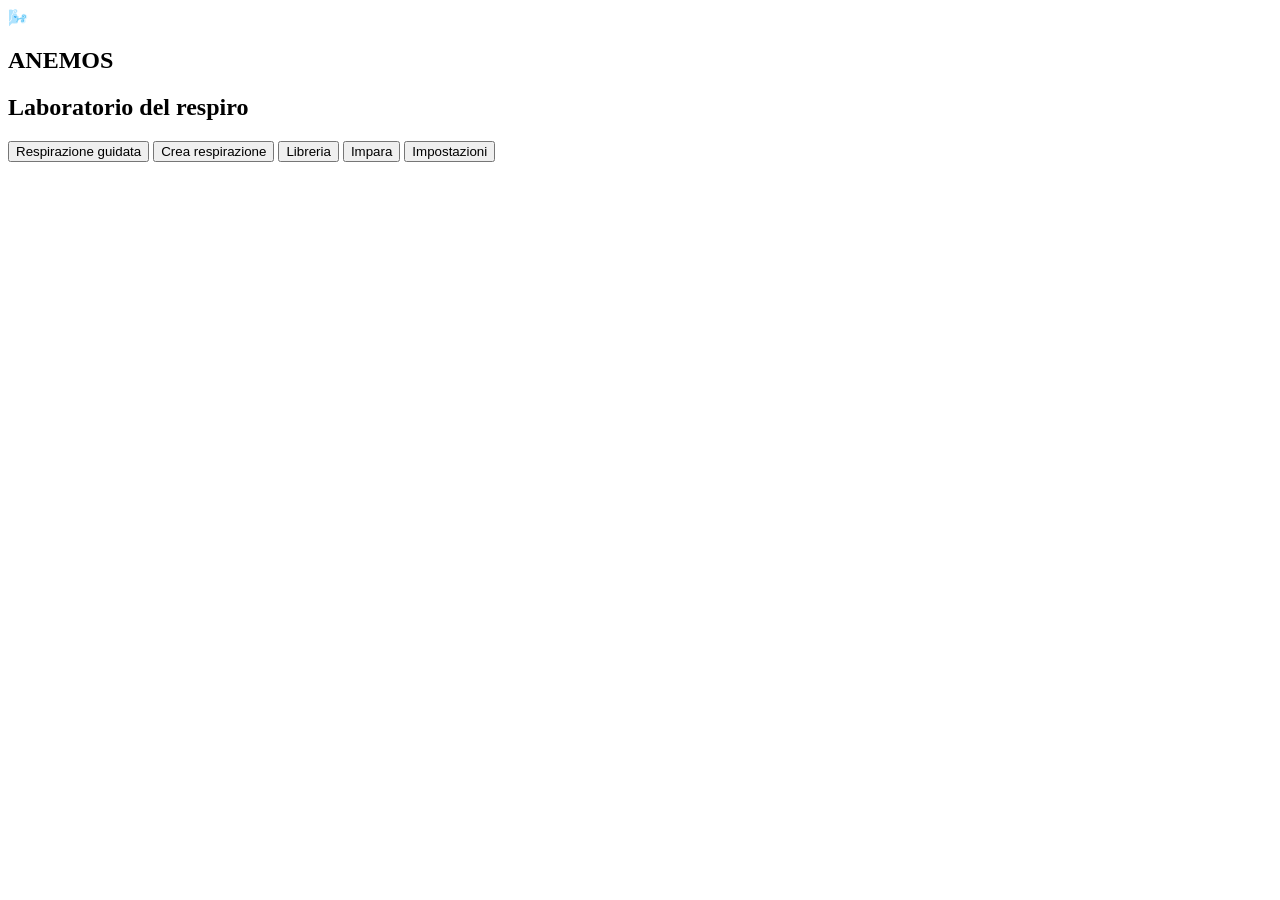
==== ANEMOS_3/index.html @ 33a9adf2 "Aggiunge struttura base della Home" ====
<!DOCTYPE html>
<html lang="it">

<head>

<meta charset="UTF-8">

<meta name="viewport"
content="width=device-width, initial-scale=1.0">

<title>ANEMOS 3.0</title>

<link rel="stylesheet"
href="css/style.css">

</head>

<body>

<div id="app">

    <!-- ===================================================== -->
    <!-- HOME -->
    <!-- ===================================================== -->

    <section id="homePage"
             class="page active">

        <div class="hero">

            <div class="heroIcon">
                🌬️
            </div>

            <h1>
                ANEMOS
            </h1>

            <h2>
                Laboratorio del respiro
            </h2>

        </div>

        <div class="homeButtons">

            <button id="guidedButton"
                    class="mainButton">

                Respirazione guidata

            </button>

            <button id="builderButton"
                    class="mainButton">

                Crea respirazione

            </button>

            <button id="libraryButton"
                    class="mainButton">

                Libreria

            </button>

            <button id="learnButton"
                    class="mainButton">

                Impara

            </button>

            <button id="settingsButton"
                    class="mainButton">

                Impostazioni

            </button>

        </div>

    </section>

    <!-- ===================================================== -->
    <!-- BUILDER -->
    <!-- ===================================================== -->

    <section id="builderPage"
             class="page">

    </section>

    <!-- ===================================================== -->
    <!-- GUIDED -->
    <!-- ===================================================== -->

    <section id="guidedPage"
             class="page">

    </section>

    <!-- ===================================================== -->
    <!-- LIBRARY -->
    <!-- ===================================================== -->

    <section id="libraryPage"
             class="page">

    </section>

    <!-- ===================================================== -->
    <!-- LEARN -->
    <!-- ===================================================== -->

    <section id="learnPage"
             class="page">

    </section>

    <!-- ===================================================== -->
    <!-- SETTINGS -->
    <!-- ===================================================== -->

    <section id="settingsPage"
             class="page">

    </section>

</div>

<script type="module"
src="js/app.js"></script>

</body>

</html>
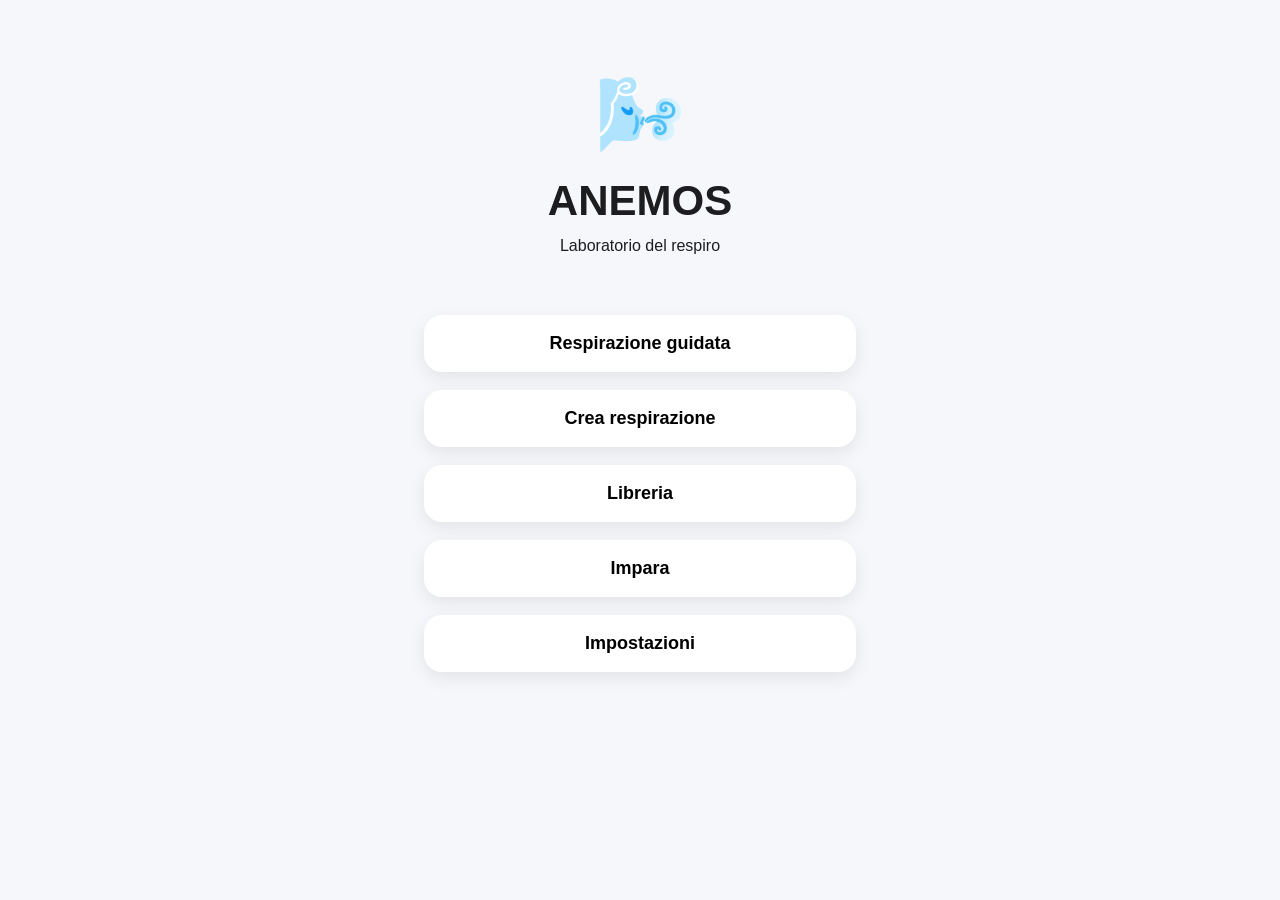
==== commit 0368584d: "Aggiunge struttura del Builder respiratorio Refactor HTML structure and improve accessibility attrib" ====
--- a/ANEMOS_3/index.html
+++ b/ANEMOS_3/index.html
@@ -2,136 +2,1159 @@
 <html lang="it">
 
 <head>
-
-<meta charset="UTF-8">
-
-<meta name="viewport"
-content="width=device-width, initial-scale=1.0">
-
-<title>ANEMOS 3.0</title>
-
-<link rel="stylesheet"
-href="css/style.css">
-
+    <meta charset="UTF-8">
+
+    <meta
+        name="viewport"
+        content="width=device-width, initial-scale=1.0"
+    >
+
+    <meta
+        name="description"
+        content="ANEMOS 3.0 – Laboratorio del respiro"
+    >
+
+    <title>ANEMOS 3.0</title>
+
+    <link
+        rel="stylesheet"
+        href="css/style.css"
+    >
 </head>
 
 <body>
 
-<div id="app">
-
-    <!-- ===================================================== -->
-    <!-- HOME -->
-    <!-- ===================================================== -->
-
-    <section id="homePage"
-             class="page active">
-
-        <div class="hero">
-
-            <div class="heroIcon">
-                🌬️
+    <main id="app">
+
+        <!-- =====================================================
+             HOME
+        ====================================================== -->
+
+        <section
+            id="homePage"
+            class="page active"
+            aria-labelledby="homeTitle"
+        >
+
+            <div class="hero">
+
+                <div
+                    class="heroIcon"
+                    aria-hidden="true"
+                >
+                    🌬️
+                </div>
+
+                <h1 id="homeTitle">
+                    ANEMOS
+                </h1>
+
+                <p class="heroSubtitle">
+                    Laboratorio del respiro
+                </p>
+
             </div>
 
-            <h1>
-                ANEMOS
-            </h1>
-
-            <h2>
-                Laboratorio del respiro
-            </h2>
-
-        </div>
-
-        <div class="homeButtons">
-
-            <button id="guidedButton"
-                    class="mainButton">
-
-                Respirazione guidata
-
-            </button>
-
-            <button id="builderButton"
-                    class="mainButton">
-
-                Crea respirazione
-
-            </button>
-
-            <button id="libraryButton"
-                    class="mainButton">
-
-                Libreria
-
-            </button>
-
-            <button id="learnButton"
-                    class="mainButton">
-
-                Impara
-
-            </button>
-
-            <button id="settingsButton"
-                    class="mainButton">
-
-                Impostazioni
-
-            </button>
-
-        </div>
-
-    </section>
-
-    <!-- ===================================================== -->
-    <!-- BUILDER -->
-    <!-- ===================================================== -->
-
-    <section id="builderPage"
-             class="page">
-
-    </section>
-
-    <!-- ===================================================== -->
-    <!-- GUIDED -->
-    <!-- ===================================================== -->
-
-    <section id="guidedPage"
-             class="page">
-
-    </section>
-
-    <!-- ===================================================== -->
-    <!-- LIBRARY -->
-    <!-- ===================================================== -->
-
-    <section id="libraryPage"
-             class="page">
-
-    </section>
-
-    <!-- ===================================================== -->
-    <!-- LEARN -->
-    <!-- ===================================================== -->
-
-    <section id="learnPage"
-             class="page">
-
-    </section>
-
-    <!-- ===================================================== -->
-    <!-- SETTINGS -->
-    <!-- ===================================================== -->
-
-    <section id="settingsPage"
-             class="page">
-
-    </section>
-
-</div>
-
-<script type="module"
-src="js/app.js"></script>
+            <nav
+                class="homeButtons"
+                aria-label="Menu principale"
+            >
+
+                <button
+                    id="guidedButton"
+                    class="mainButton"
+                    type="button"
+                >
+                    Respirazione guidata
+                </button>
+
+                <button
+                    id="builderButton"
+                    class="mainButton"
+                    type="button"
+                >
+                    Crea respirazione
+                </button>
+
+                <button
+                    id="libraryButton"
+                    class="mainButton"
+                    type="button"
+                >
+                    Libreria
+                </button>
+
+                <button
+                    id="learnButton"
+                    class="mainButton"
+                    type="button"
+                >
+                    Impara
+                </button>
+
+                <button
+                    id="settingsButton"
+                    class="mainButton"
+                    type="button"
+                >
+                    Impostazioni
+                </button>
+
+            </nav>
+
+        </section>
+
+
+        <!-- =====================================================
+             CREA RESPIRAZIONE
+        ====================================================== -->
+
+        <section
+            id="builderPage"
+            class="page"
+            aria-labelledby="builderTitle"
+        >
+
+            <header class="pageHeader">
+
+                <button
+                    class="backButton"
+                    type="button"
+                    data-go-home
+                    aria-label="Torna alla Home"
+                >
+                    ←
+                </button>
+
+                <div>
+
+                    <p class="pageEyebrow">
+                        ANEMOS 3.0
+                    </p>
+
+                    <h2 id="builderTitle">
+                        Crea respirazione
+                    </h2>
+
+                </div>
+
+            </header>
+
+
+            <form
+                id="breathBuilderForm"
+                novalidate
+            >
+
+                <!-- Nome -->
+
+                <section class="builderCard">
+
+                    <label
+                        class="fieldLabel"
+                        for="breathName"
+                    >
+                        Nome della respirazione
+                    </label>
+
+                    <input
+                        id="breathName"
+                        name="breathName"
+                        class="textInput"
+                        type="text"
+                        maxlength="80"
+                        placeholder="Es. Respiro di centratura"
+                        autocomplete="off"
+                    >
+
+                </section>
+
+
+                <!-- Organizzazione -->
+
+                <section class="builderCard">
+
+                    <div class="sectionHeading">
+
+                        <div>
+
+                            <p class="sectionNumber">
+                                1
+                            </p>
+
+                            <h3>
+                                Organizzazione
+                            </h3>
+
+                        </div>
+
+                        <p class="sectionDescription">
+                            Scegli come collaborano i tre settori respiratori.
+                        </p>
+
+                    </div>
+
+                    <div
+                        class="choiceGrid organizationChoice"
+                        role="radiogroup"
+                        aria-label="Organizzazione respiratoria"
+                    >
+
+                        <label class="choiceCard">
+
+                            <input
+                                type="radio"
+                                name="organization"
+                                value="simultaneous"
+                                checked
+                            >
+
+                            <span class="choiceCardContent">
+
+                                <strong>
+                                    Simultanea
+                                </strong>
+
+                                <small>
+                                    I settori selezionati si muovono insieme.
+                                </small>
+
+                            </span>
+
+                        </label>
+
+                        <label class="choiceCard">
+
+                            <input
+                                type="radio"
+                                name="organization"
+                                value="sequential"
+                            >
+
+                            <span class="choiceCardContent">
+
+                                <strong>
+                                    Sequenziale
+                                </strong>
+
+                                <small>
+                                    I settori sono organizzati in passaggi.
+                                </small>
+
+                            </span>
+
+                        </label>
+
+                    </div>
+
+                </section>
+
+
+                <!-- =================================================
+                     MODALITÀ SIMULTANEA
+                ================================================== -->
+
+                <div id="simultaneousEditor">
+
+                    <!-- Settori e volumi -->
+
+                    <section class="builderCard">
+
+                        <div class="sectionHeading">
+
+                            <div>
+
+                                <p class="sectionNumber">
+                                    2
+                                </p>
+
+                                <h3>
+                                    Settori e volumi
+                                </h3>
+
+                            </div>
+
+                            <p class="sectionDescription">
+                                Ogni settore può avere un volume diverso,
+                                pur muovendosi contemporaneamente agli altri.
+                            </p>
+
+                        </div>
+
+
+                        <!-- Addome -->
+
+                        <article
+                            class="sectorCard"
+                            data-sector="abdomen"
+                        >
+
+                            <div class="sectorHeader">
+
+                                <label class="sectorToggle">
+
+                                    <input
+                                        type="checkbox"
+                                        name="simultaneousSectors"
+                                        value="abdomen"
+                                        checked
+                                    >
+
+                                    <span>
+                                        Addome
+                                    </span>
+
+                                </label>
+
+                            </div>
+
+                            <fieldset class="volumeOptions">
+
+                                <legend>
+                                    Volume
+                                </legend>
+
+                                <label>
+
+                                    <input
+                                        type="radio"
+                                        name="simultaneousAbdomenVolume"
+                                        value="reduced"
+                                    >
+
+                                    <span>
+                                        Ridotto
+                                    </span>
+
+                                </label>
+
+                                <label>
+
+                                    <input
+                                        type="radio"
+                                        name="simultaneousAbdomenVolume"
+                                        value="natural"
+                                        checked
+                                    >
+
+                                    <span>
+                                        Naturale
+                                    </span>
+
+                                </label>
+
+                                <label>
+
+                                    <input
+                                        type="radio"
+                                        name="simultaneousAbdomenVolume"
+                                        value="complete"
+                                    >
+
+                                    <span>
+                                        Completo
+                                    </span>
+
+                                </label>
+
+                            </fieldset>
+
+                        </article>
+
+
+                        <!-- Torace inferiore -->
+
+                        <article
+                            class="sectorCard"
+                            data-sector="lowerChest"
+                        >
+
+                            <div class="sectorHeader">
+
+                                <label class="sectorToggle">
+
+                                    <input
+                                        type="checkbox"
+                                        name="simultaneousSectors"
+                                        value="lowerChest"
+                                        checked
+                                    >
+
+                                    <span>
+                                        Torace inferiore
+                                    </span>
+
+                                </label>
+
+                            </div>
+
+                            <fieldset class="volumeOptions">
+
+                                <legend>
+                                    Volume
+                                </legend>
+
+                                <label>
+
+                                    <input
+                                        type="radio"
+                                        name="simultaneousLowerChestVolume"
+                                        value="reduced"
+                                    >
+
+                                    <span>
+                                        Ridotto
+                                    </span>
+
+                                </label>
+
+                                <label>
+
+                                    <input
+                                        type="radio"
+                                        name="simultaneousLowerChestVolume"
+                                        value="natural"
+                                        checked
+                                    >
+
+                                    <span>
+                                        Naturale
+                                    </span>
+
+                                </label>
+
+                                <label>
+
+                                    <input
+                                        type="radio"
+                                        name="simultaneousLowerChestVolume"
+                                        value="complete"
+                                    >
+
+                                    <span>
+                                        Completo
+                                    </span>
+
+                                </label>
+
+                            </fieldset>
+
+                        </article>
+
+
+                        <!-- Torace superiore -->
+
+                        <article
+                            class="sectorCard"
+                            data-sector="upperChest"
+                        >
+
+                            <div class="sectorHeader">
+
+                                <label class="sectorToggle">
+
+                                    <input
+                                        type="checkbox"
+                                        name="simultaneousSectors"
+                                        value="upperChest"
+                                        checked
+                                    >
+
+                                    <span>
+                                        Torace superiore
+                                    </span>
+
+                                </label>
+
+                            </div>
+
+                            <fieldset class="volumeOptions">
+
+                                <legend>
+                                    Volume
+                                </legend>
+
+                                <label>
+
+                                    <input
+                                        type="radio"
+                                        name="simultaneousUpperChestVolume"
+                                        value="reduced"
+                                        checked
+                                    >
+
+                                    <span>
+                                        Ridotto
+                                    </span>
+
+                                </label>
+
+                                <label>
+
+                                    <input
+                                        type="radio"
+                                        name="simultaneousUpperChestVolume"
+                                        value="natural"
+                                    >
+
+                                    <span>
+                                        Naturale
+                                    </span>
+
+                                </label>
+
+                                <label>
+
+                                    <input
+                                        type="radio"
+                                        name="simultaneousUpperChestVolume"
+                                        value="complete"
+                                    >
+
+                                    <span>
+                                        Completo
+                                    </span>
+
+                                </label>
+
+                            </fieldset>
+
+                        </article>
+
+                    </section>
+
+
+                    <!-- Parametri comuni IN ed ES -->
+
+                    <section class="builderCard">
+
+                        <div class="sectionHeading">
+
+                            <div>
+
+                                <p class="sectionNumber">
+                                    3
+                                </p>
+
+                                <h3>
+                                    Parametri comuni
+                                </h3>
+
+                            </div>
+
+                            <p class="sectionDescription">
+                                Percorso e tempo sono condivisi dai settori,
+                                ma possono essere differenti tra IN ed ES.
+                            </p>
+
+                        </div>
+
+
+                        <div class="phaseGrid">
+
+                            <!-- IN -->
+
+                            <article class="phaseCard phaseIn">
+
+                                <header class="phaseHeader">
+
+                                    <span class="phaseSymbol">
+                                        IN
+                                    </span>
+
+                                    <h4>
+                                        Inspirazione
+                                    </h4>
+
+                                </header>
+
+                                <label
+                                    class="fieldLabel"
+                                    for="simultaneousInPath"
+                                >
+                                    Percorso
+                                </label>
+
+                                <select
+                                    id="simultaneousInPath"
+                                    name="simultaneousInPath"
+                                    class="selectInput"
+                                >
+
+                                    <option value="nose">
+                                        Naso
+                                    </option>
+
+                                    <option value="mouth">
+                                        Bocca
+                                    </option>
+
+                                    <option value="noseMouth">
+                                        Naso e bocca
+                                    </option>
+
+                                </select>
+
+                                <label
+                                    class="fieldLabel"
+                                    for="simultaneousInTime"
+                                >
+                                    Tempo
+                                </label>
+
+                                <div class="timeControl">
+
+                                    <button
+                                        type="button"
+                                        class="stepButton"
+                                        data-time-target="simultaneousInTime"
+                                        data-step="-0.5"
+                                        aria-label="Riduci tempo inspiratorio"
+                                    >
+                                        −
+                                    </button>
+
+                                    <input
+                                        id="simultaneousInTime"
+                                        name="simultaneousInTime"
+                                        class="timeInput"
+                                        type="number"
+                                        min="0.5"
+                                        max="60"
+                                        step="0.5"
+                                        value="4"
+                                        inputmode="decimal"
+                                    >
+
+                                    <span class="timeUnit">
+                                        s
+                                    </span>
+
+                                    <button
+                                        type="button"
+                                        class="stepButton"
+                                        data-time-target="simultaneousInTime"
+                                        data-step="0.5"
+                                        aria-label="Aumenta tempo inspiratorio"
+                                    >
+                                        +
+                                    </button>
+
+                                </div>
+
+                            </article>
+
+
+                            <!-- ES -->
+
+                            <article class="phaseCard phaseOut">
+
+                                <header class="phaseHeader">
+
+                                    <span class="phaseSymbol">
+                                        ES
+                                    </span>
+
+                                    <h4>
+                                        Espirazione
+                                    </h4>
+
+                                </header>
+
+                                <label
+                                    class="fieldLabel"
+                                    for="simultaneousOutPath"
+                                >
+                                    Percorso
+                                </label>
+
+                                <select
+                                    id="simultaneousOutPath"
+                                    name="simultaneousOutPath"
+                                    class="selectInput"
+                                >
+
+                                    <option value="nose">
+                                        Naso
+                                    </option>
+
+                                    <option value="mouth">
+                                        Bocca
+                                    </option>
+
+                                    <option value="noseMouth">
+                                        Naso e bocca
+                                    </option>
+
+                                </select>
+
+                                <label
+                                    class="fieldLabel"
+                                    for="simultaneousOutTime"
+                                >
+                                    Tempo
+                                </label>
+
+                                <div class="timeControl">
+
+                                    <button
+                                        type="button"
+                                        class="stepButton"
+                                        data-time-target="simultaneousOutTime"
+                                        data-step="-0.5"
+                                        aria-label="Riduci tempo espiratorio"
+                                    >
+                                        −
+                                    </button>
+
+                                    <input
+                                        id="simultaneousOutTime"
+                                        name="simultaneousOutTime"
+                                        class="timeInput"
+                                        type="number"
+                                        min="0.5"
+                                        max="60"
+                                        step="0.5"
+                                        value="6"
+                                        inputmode="decimal"
+                                    >
+
+                                    <span class="timeUnit">
+                                        s
+                                    </span>
+
+                                    <button
+                                        type="button"
+                                        class="stepButton"
+                                        data-time-target="simultaneousOutTime"
+                                        data-step="0.5"
+                                        aria-label="Aumenta tempo espiratorio"
+                                    >
+                                        +
+                                    </button>
+
+                                </div>
+
+                            </article>
+
+                        </div>
+
+                    </section>
+
+                </div>
+
+
+                <!-- =================================================
+                     MODALITÀ SEQUENZIALE
+                ================================================== -->
+
+                <div
+                    id="sequentialEditor"
+                    hidden
+                >
+
+                    <section class="builderCard">
+
+                        <div class="sectionHeading">
+
+                            <div>
+
+                                <p class="sectionNumber">
+                                    2
+                                </p>
+
+                                <h3>
+                                    Sequenza inspiratoria
+                                </h3>
+
+                            </div>
+
+                            <p class="sectionDescription">
+                                Ogni passaggio può contenere uno o due settori
+                                simultanei. Volume, percorso e tempo restano
+                                indipendenti.
+                            </p>
+
+                        </div>
+
+                        <div
+                            id="inSequenceSteps"
+                            class="sequenceSteps"
+                            aria-live="polite"
+                        >
+                        </div>
+
+                        <button
+                            id="addInStepButton"
+                            class="secondaryButton"
+                            type="button"
+                        >
+                            + Aggiungi passaggio IN
+                        </button>
+
+                    </section>
+
+
+                    <section class="builderCard">
+
+                        <div class="sectionHeading">
+
+                            <div>
+
+                                <p class="sectionNumber">
+                                    3
+                                </p>
+
+                                <h3>
+                                    Sequenza espiratoria
+                                </h3>
+
+                            </div>
+
+                            <p class="sectionDescription">
+                                L’espirazione può avere ordine e parametri
+                                completamente diversi dall’inspirazione.
+                            </p>
+
+                        </div>
+
+                        <div
+                            id="outSequenceSteps"
+                            class="sequenceSteps"
+                            aria-live="polite"
+                        >
+                        </div>
+
+                        <button
+                            id="addOutStepButton"
+                            class="secondaryButton"
+                            type="button"
+                        >
+                            + Aggiungi passaggio ES
+                        </button>
+
+                    </section>
+
+                </div>
+
+
+                <!-- Pause -->
+
+                <section class="builderCard">
+
+                    <div class="sectionHeading">
+
+                        <div>
+
+                            <h3>
+                                Pause
+                            </h3>
+
+                        </div>
+
+                        <p class="sectionDescription">
+                            Le pause sono facoltative.
+                        </p>
+
+                    </div>
+
+                    <div class="pauseGrid">
+
+                        <label class="pauseField">
+
+                            <span>
+                                Dopo IN
+                            </span>
+
+                            <div class="compactTime">
+
+                                <input
+                                    id="postInPause"
+                                    name="postInPause"
+                                    type="number"
+                                    min="0"
+                                    max="60"
+                                    step="0.5"
+                                    value="0"
+                                    inputmode="decimal"
+                                >
+
+                                <span>
+                                    s
+                                </span>
+
+                            </div>
+
+                        </label>
+
+                        <label class="pauseField">
+
+                            <span>
+                                Dopo ES
+                            </span>
+
+                            <div class="compactTime">
+
+                                <input
+                                    id="postOutPause"
+                                    name="postOutPause"
+                                    type="number"
+                                    min="0"
+                                    max="60"
+                                    step="0.5"
+                                    value="0"
+                                    inputmode="decimal"
+                                >
+
+                                <span>
+                                    s
+                                </span>
+
+                            </div>
+
+                        </label>
+
+                    </div>
+
+                </section>
+
+
+                <!-- Motore di coerenza -->
+
+                <section class="builderCard coherenceCard">
+
+                    <div class="sectionHeading">
+
+                        <div>
+
+                            <h3>
+                                Motore di coerenza
+                            </h3>
+
+                        </div>
+
+                        <p class="sectionDescription">
+                            Valuta la respirazione senza impedirti di crearla.
+                        </p>
+
+                    </div>
+
+                    <div
+                        id="coherenceSummary"
+                        class="coherenceSummary"
+                    >
+
+                        <div class="coherenceItem">
+
+                            <span
+                                class="coherenceIndicator neutral"
+                                aria-hidden="true"
+                            >
+                            </span>
+
+                            <div>
+
+                                <strong>
+                                    Coerenza fisiologica
+                                </strong>
+
+                                <p id="physiologicalCoherenceText">
+                                    In attesa della configurazione.
+                                </p>
+
+                            </div>
+
+                        </div>
+
+                        <div class="coherenceItem">
+
+                            <span
+                                class="coherenceIndicator neutral"
+                                aria-hidden="true"
+                            >
+                            </span>
+
+                            <div>
+
+                                <strong>
+                                    Coerenza della finalità
+                                </strong>
+
+                                <p id="purposeCoherenceText">
+                                    La finalità sarà configurata in seguito.
+                                </p>
+
+                            </div>
+
+                        </div>
+
+                        <div class="coherenceItem">
+
+                            <span
+                                class="coherenceIndicator neutral"
+                                aria-hidden="true"
+                            >
+                            </span>
+
+                            <div>
+
+                                <strong>
+                                    Osservazioni
+                                </strong>
+
+                                <p id="coherenceNotesText">
+                                    Nessuna osservazione disponibile.
+                                </p>
+
+                            </div>
+
+                        </div>
+
+                    </div>
+
+                </section>
+
+
+                <!-- Azioni -->
+
+                <div class="builderActions">
+
+                    <button
+                        id="saveBreathButton"
+                        class="primaryAction"
+                        type="submit"
+                    >
+                        Salva respirazione
+                    </button>
+
+                    <button
+                        class="textButton"
+                        type="button"
+                        data-go-home
+                    >
+                        Annulla
+                    </button>
+
+                </div>
+
+            </form>
+
+        </section>
+
+
+        <!-- =====================================================
+             ALTRE PAGINE
+        ====================================================== -->
+
+        <section
+            id="guidedPage"
+            class="page"
+            aria-labelledby="guidedTitle"
+        >
+
+            <header class="pageHeader">
+
+                <button
+                    class="backButton"
+                    type="button"
+                    data-go-home
+                    aria-label="Torna alla Home"
+                >
+                    ←
+                </button>
+
+                <h2 id="guidedTitle">
+                    Respirazione guidata
+                </h2>
+
+            </header>
+
+        </section>
+
+
+        <section
+            id="libraryPage"
+            class="page"
+            aria-labelledby="libraryTitle"
+        >
+
+            <header class="pageHeader">
+
+                <button
+                    class="backButton"
+                    type="button"
+                    data-go-home
+                    aria-label="Torna alla Home"
+                >
+                    ←
+                </button>
+
+                <h2 id="libraryTitle">
+                    Libreria
+                </h2>
+
+            </header>
+
+        </section>
+
+
+        <section
+            id="learnPage"
+            class="page"
+            aria-labelledby="learnTitle"
+        >
+
+            <header class="pageHeader">
+
+                <button
+                    class="backButton"
+                    type="button"
+                    data-go-home
+                    aria-label="Torna alla Home"
+                >
+                    ←
+                </button>
+
+                <h2 id="learnTitle">
+                    Impara
+                </h2>
+
+            </header>
+
+        </section>
+
+
+        <section
+            id="settingsPage"
+            class="page"
+            aria-labelledby="settingsTitle"
+        >
+
+            <header class="pageHeader">
+
+                <button
+                    class="backButton"
+                    type="button"
+                    data-go-home
+                    aria-label="Torna alla Home"
+                >
+                    ←
+                </button>
+
+                <h2 id="settingsTitle">
+                    Impostazioni
+                </h2>
+
+            </header>
+
+        </section>
+
+    </main>
+
+    <script
+        type="module"
+        src="js/app.js"
+    ></script>
 
 </body>
 
--- a/ANEMOS_3/css/style.css
+++ b/ANEMOS_3/css/style.css
@@ -0,0 +1,85 @@
+* {
+    margin: 0;
+    padding: 0;
+    box-sizing: border-box;
+}
+
+html,
+body {
+    width: 100%;
+    height: 100%;
+    font-family: -apple-system, BlinkMacSystemFont, "Segoe UI", sans-serif;
+    background: #f5f7fa;
+    color: #1d1d1f;
+}
+
+body {
+    display: flex;
+    justify-content: center;
+    align-items: center;
+}
+
+#app {
+    width: 100%;
+    max-width: 480px;
+    min-height: 100vh;
+    padding: 32px 24px;
+}
+
+.page {
+    display: none;
+}
+
+.page.active {
+    display: block;
+}
+
+.hero {
+    text-align: center;
+    margin-top: 40px;
+    margin-bottom: 60px;
+}
+
+.heroIcon {
+    font-size: 72px;
+    margin-bottom: 20px;
+}
+
+.hero h1 {
+    font-size: 42px;
+    font-weight: 700;
+    margin-bottom: 12px;
+}
+
+.hero h2 {
+    font-size: 18px;
+    font-weight: 400;
+    color: #6e6e73;
+}
+
+.homeButtons {
+    display: flex;
+    flex-direction: column;
+    gap: 18px;
+}
+
+.mainButton {
+    border: none;
+    border-radius: 18px;
+    background: white;
+    padding: 18px;
+    font-size: 18px;
+    font-weight: 600;
+    cursor: pointer;
+    transition: all .2s ease;
+    box-shadow: 0 6px 18px rgba(0,0,0,.08);
+}
+
+.mainButton:hover {
+    transform: translateY(-2px);
+    box-shadow: 0 10px 24px rgba(0,0,0,.12);
+}
+
+.mainButton:active {
+    transform: scale(.98);
+}
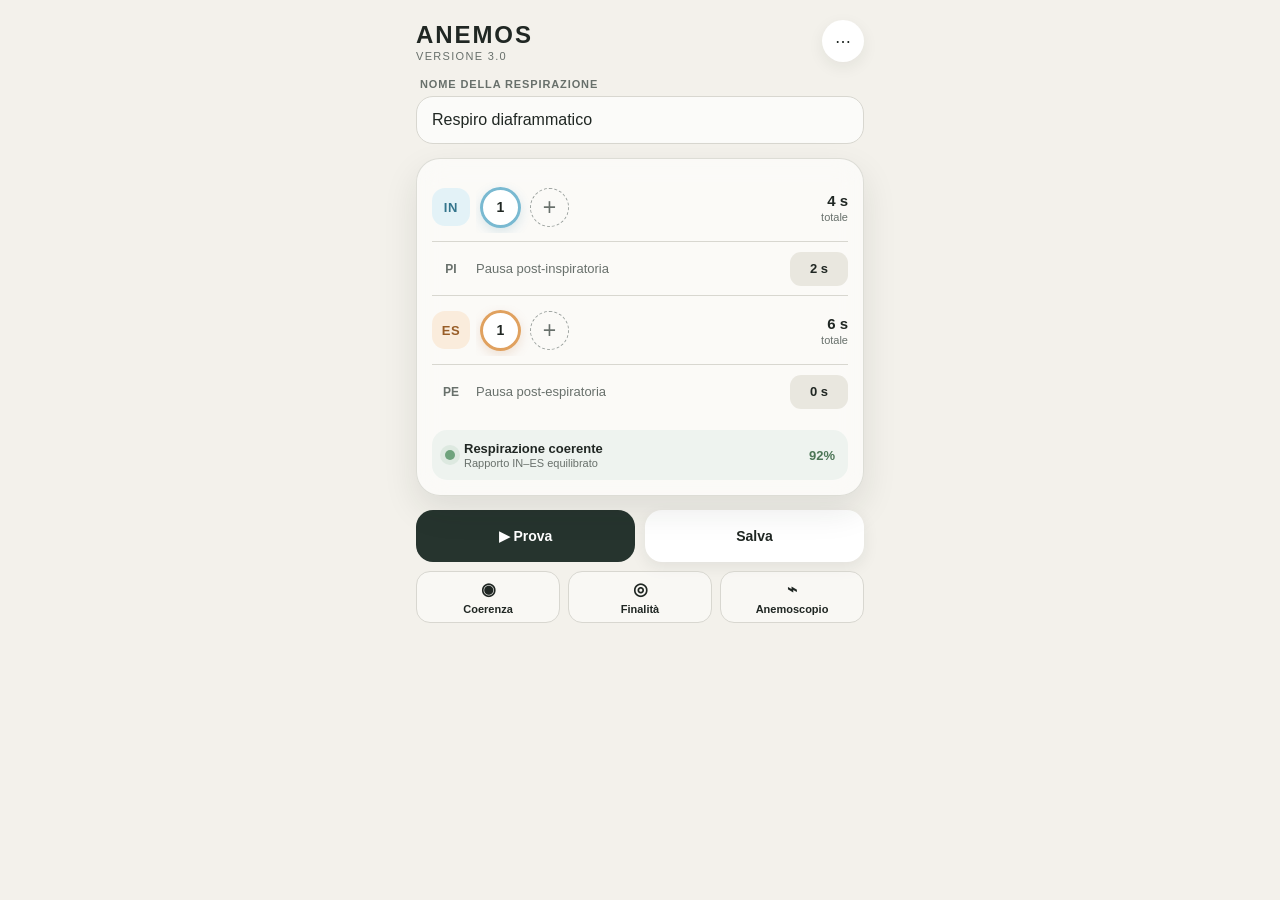
==== commit 42c4dca7: "Crea mockup mobile del Builder Anemodromos" ====
--- a/ANEMOS_3/index.html
+++ b/ANEMOS_3/index.html
@@ -1,1161 +1,1420 @@
 <!DOCTYPE html>
 <html lang="it">
-
 <head>
     <meta charset="UTF-8">
 
     <meta
         name="viewport"
-        content="width=device-width, initial-scale=1.0"
+        content="width=device-width, initial-scale=1, viewport-fit=cover"
     >
 
     <meta
-        name="description"
-        content="ANEMOS 3.0 – Laboratorio del respiro"
+        name="theme-color"
+        content="#f3f1eb"
     >
 
     <title>ANEMOS 3.0</title>
 
-    <link
-        rel="stylesheet"
-        href="css/style.css"
+    <style>
+        :root {
+            --background: #f3f1eb;
+            --surface: #ffffff;
+            --surface-soft: #e9e7df;
+            --text: #202723;
+            --text-soft: #68706b;
+            --line: #d8d7d0;
+
+            --in: #79b9d1;
+            --in-soft: #e3f2f7;
+
+            --es: #e0a15f;
+            --es-soft: #faecdc;
+
+            --dark: #26342e;
+            --danger: #a34444;
+
+            --radius-large: 24px;
+            --radius-medium: 17px;
+            --radius-small: 12px;
+
+            --shadow:
+                0 14px 34px rgba(28, 38, 33, 0.10);
+        }
+
+        * {
+            box-sizing: border-box;
+            -webkit-tap-highlight-color: transparent;
+        }
+
+        html,
+        body {
+            margin: 0;
+            min-height: 100%;
+            background: var(--background);
+            color: var(--text);
+            font-family:
+                -apple-system,
+                BlinkMacSystemFont,
+                "Segoe UI",
+                sans-serif;
+        }
+
+        body {
+            display: flex;
+            justify-content: center;
+        }
+
+        button,
+        input {
+            font: inherit;
+        }
+
+        button {
+            color: inherit;
+        }
+
+        .app {
+            width: 100%;
+            max-width: 480px;
+            min-height: 100dvh;
+            padding:
+                max(18px, env(safe-area-inset-top))
+                16px
+                max(22px, env(safe-area-inset-bottom));
+        }
+
+        /* HEADER */
+
+        .topbar {
+            display: flex;
+            align-items: center;
+            justify-content: space-between;
+            min-height: 46px;
+            margin-bottom: 14px;
+        }
+
+        .brand-block {
+            display: flex;
+            flex-direction: column;
+            gap: 1px;
+        }
+
+        .brand {
+            margin: 0;
+            font-size: 24px;
+            font-weight: 760;
+            letter-spacing: 0.08em;
+        }
+
+        .version {
+            font-size: 11px;
+            color: var(--text-soft);
+            letter-spacing: 0.12em;
+        }
+
+        .icon-button {
+            width: 42px;
+            height: 42px;
+            border: 0;
+            border-radius: 50%;
+            background: var(--surface);
+            box-shadow: 0 5px 16px rgba(28, 38, 33, 0.07);
+            cursor: pointer;
+        }
+
+        /* NOME RESPIRAZIONE */
+
+        .breath-name {
+            margin-bottom: 14px;
+        }
+
+        .breath-name label {
+            display: block;
+            margin: 0 0 6px 4px;
+            font-size: 11px;
+            font-weight: 700;
+            color: var(--text-soft);
+            letter-spacing: 0.08em;
+            text-transform: uppercase;
+        }
+
+        .breath-name input {
+            width: 100%;
+            height: 48px;
+            padding: 0 15px;
+            border: 1px solid var(--line);
+            border-radius: var(--radius-medium);
+            background: rgba(255, 255, 255, 0.72);
+            color: var(--text);
+            font-size: 16px;
+            outline: none;
+        }
+
+        .breath-name input:focus {
+            border-color: var(--dark);
+            background: var(--surface);
+        }
+
+        /* BUILDER */
+
+        .builder {
+            padding: 15px;
+            border: 1px solid rgba(216, 215, 208, 0.85);
+            border-radius: var(--radius-large);
+            background: rgba(255, 255, 255, 0.62);
+            box-shadow: var(--shadow);
+            backdrop-filter: blur(14px);
+        }
+
+        .phase-row {
+            display: grid;
+            grid-template-columns: 44px 1fr 42px;
+            align-items: center;
+            min-height: 66px;
+        }
+
+        .phase-label {
+            display: flex;
+            align-items: center;
+            justify-content: center;
+            width: 38px;
+            height: 38px;
+            border-radius: 13px;
+            font-size: 13px;
+            font-weight: 800;
+            letter-spacing: 0.05em;
+        }
+
+        .phase-label.in {
+            background: var(--in-soft);
+            color: #34758c;
+        }
+
+        .phase-label.es {
+            background: var(--es-soft);
+            color: #985d27;
+        }
+
+        .timeline {
+            display: flex;
+            align-items: center;
+            gap: 9px;
+            min-width: 0;
+            overflow-x: auto;
+            padding: 5px 4px;
+            scrollbar-width: none;
+        }
+
+        .timeline::-webkit-scrollbar {
+            display: none;
+        }
+
+        .anemodromos {
+            position: relative;
+            flex: 0 0 auto;
+            width: 41px;
+            height: 41px;
+            border: 0;
+            border-radius: 50%;
+            background: var(--surface);
+            box-shadow:
+                0 3px 10px rgba(30, 40, 35, 0.10),
+                inset 0 0 0 2px var(--line);
+            font-size: 14px;
+            font-weight: 750;
+            cursor: pointer;
+        }
+
+        .anemodromos.in-active {
+            box-shadow:
+                0 4px 12px rgba(61, 139, 168, 0.18),
+                inset 0 0 0 3px var(--in);
+        }
+
+        .anemodromos.es-active {
+            box-shadow:
+                0 4px 12px rgba(183, 111, 49, 0.18),
+                inset 0 0 0 3px var(--es);
+        }
+
+        .anemodromos small {
+            position: absolute;
+            left: 50%;
+            bottom: -13px;
+            transform: translateX(-50%);
+            font-size: 9px;
+            font-weight: 650;
+            color: var(--text-soft);
+            white-space: nowrap;
+        }
+
+        .add-button {
+            width: 39px;
+            height: 39px;
+            border: 1px dashed #9ca29e;
+            border-radius: 50%;
+            background: transparent;
+            color: var(--text-soft);
+            font-size: 23px;
+            line-height: 1;
+            cursor: pointer;
+        }
+
+        .phase-summary {
+            display: flex;
+            flex-direction: column;
+            align-items: flex-end;
+            gap: 2px;
+            font-size: 11px;
+            color: var(--text-soft);
+        }
+
+        .phase-summary strong {
+            color: var(--text);
+            font-size: 15px;
+        }
+
+        .divider {
+            height: 1px;
+            margin: 1px 0;
+            background: var(--line);
+        }
+
+        /* PAUSE */
+
+        .pause-row {
+            display: grid;
+            grid-template-columns: 44px 1fr 58px;
+            align-items: center;
+            min-height: 51px;
+        }
+
+        .pause-symbol {
+            width: 38px;
+            text-align: center;
+            font-size: 12px;
+            font-weight: 800;
+            color: var(--text-soft);
+        }
+
+        .pause-label {
+            font-size: 13px;
+            color: var(--text-soft);
+        }
+
+        .pause-control {
+            display: flex;
+            align-items: center;
+            justify-content: center;
+            height: 34px;
+            border-radius: 11px;
+            background: var(--surface-soft);
+            font-size: 13px;
+            font-weight: 750;
+        }
+
+        /* ANALISI */
+
+        .status-bar {
+            display: flex;
+            align-items: center;
+            justify-content: space-between;
+            gap: 10px;
+            margin-top: 13px;
+            padding: 11px 13px;
+            border-radius: 15px;
+            background: #eef3ef;
+        }
+
+        .status-main {
+            display: flex;
+            align-items: center;
+            gap: 9px;
+            min-width: 0;
+        }
+
+        .status-dot {
+            flex: 0 0 auto;
+            width: 10px;
+            height: 10px;
+            border-radius: 50%;
+            background: #6ea37c;
+            box-shadow: 0 0 0 5px rgba(110, 163, 124, 0.13);
+        }
+
+        .status-text {
+            min-width: 0;
+        }
+
+        .status-text strong {
+            display: block;
+            font-size: 13px;
+        }
+
+        .status-text span {
+            display: block;
+            margin-top: 1px;
+            overflow: hidden;
+            color: var(--text-soft);
+            font-size: 11px;
+            text-overflow: ellipsis;
+            white-space: nowrap;
+        }
+
+        .status-score {
+            font-size: 13px;
+            font-weight: 800;
+            color: #4d7657;
+        }
+
+        /* AZIONI */
+
+        .primary-actions {
+            display: grid;
+            grid-template-columns: 1fr 1fr;
+            gap: 10px;
+            margin-top: 14px;
+        }
+
+        .action-button {
+            min-height: 52px;
+            border: 0;
+            border-radius: var(--radius-medium);
+            font-size: 14px;
+            font-weight: 750;
+            cursor: pointer;
+        }
+
+        .action-button.preview {
+            background: var(--dark);
+            color: white;
+        }
+
+        .action-button.save {
+            background: var(--surface);
+            box-shadow: 0 5px 16px rgba(28, 38, 33, 0.08);
+        }
+
+        .secondary-actions {
+            display: grid;
+            grid-template-columns: repeat(3, 1fr);
+            gap: 8px;
+            margin-top: 9px;
+        }
+
+        .secondary-button {
+            min-height: 47px;
+            padding: 7px 5px;
+            border: 1px solid var(--line);
+            border-radius: 14px;
+            background: rgba(255, 255, 255, 0.44);
+            font-size: 11px;
+            font-weight: 690;
+            cursor: pointer;
+        }
+
+        .secondary-button span {
+            display: block;
+            margin-bottom: 3px;
+            font-size: 17px;
+        }
+
+        /* OVERLAY E BOTTOM SHEET */
+
+        .overlay {
+            position: fixed;
+            z-index: 20;
+            inset: 0;
+            display: flex;
+            align-items: flex-end;
+            justify-content: center;
+            padding-top: 30px;
+            background: rgba(20, 27, 24, 0.38);
+            opacity: 0;
+            pointer-events: none;
+            transition: opacity 180ms ease;
+        }
+
+        .overlay.open {
+            opacity: 1;
+            pointer-events: auto;
+        }
+
+        .sheet {
+            width: 100%;
+            max-width: 480px;
+            max-height: 88dvh;
+            overflow-y: auto;
+            padding:
+                10px
+                17px
+                max(22px, env(safe-area-inset-bottom));
+            border-radius: 27px 27px 0 0;
+            background: var(--background);
+            box-shadow: 0 -16px 40px rgba(20, 27, 24, 0.20);
+            transform: translateY(105%);
+            transition: transform 220ms ease;
+        }
+
+        .overlay.open .sheet {
+            transform: translateY(0);
+        }
+
+        .sheet-handle {
+            width: 44px;
+            height: 5px;
+            margin: 0 auto 13px;
+            border-radius: 999px;
+            background: #babdb9;
+        }
+
+        .sheet-header {
+            display: flex;
+            align-items: center;
+            justify-content: space-between;
+            margin-bottom: 15px;
+        }
+
+        .sheet-title {
+            margin: 0;
+            font-size: 18px;
+        }
+
+        .sheet-subtitle {
+            margin: 3px 0 0;
+            color: var(--text-soft);
+            font-size: 12px;
+        }
+
+        .close-button {
+            width: 38px;
+            height: 38px;
+            border: 0;
+            border-radius: 50%;
+            background: var(--surface);
+            font-size: 18px;
+            cursor: pointer;
+        }
+
+        .editor-card {
+            margin-bottom: 11px;
+            padding: 14px;
+            border: 1px solid var(--line);
+            border-radius: var(--radius-medium);
+            background: rgba(255, 255, 255, 0.70);
+        }
+
+        .editor-label {
+            display: block;
+            margin-bottom: 9px;
+            font-size: 11px;
+            font-weight: 800;
+            color: var(--text-soft);
+            letter-spacing: 0.07em;
+            text-transform: uppercase;
+        }
+
+        .segmented {
+            display: grid;
+            grid-template-columns: repeat(3, 1fr);
+            gap: 5px;
+            padding: 4px;
+            border-radius: 13px;
+            background: var(--surface-soft);
+        }
+
+        .segment {
+            min-height: 38px;
+            border: 0;
+            border-radius: 10px;
+            background: transparent;
+            font-size: 12px;
+            font-weight: 700;
+            cursor: pointer;
+        }
+
+        .segment.selected {
+            background: var(--surface);
+            box-shadow: 0 2px 8px rgba(28, 38, 33, 0.10);
+        }
+
+        .duration-control {
+            display: grid;
+            grid-template-columns: 46px 1fr 46px;
+            gap: 8px;
+            align-items: center;
+        }
+
+        .duration-button {
+            height: 42px;
+            border: 0;
+            border-radius: 12px;
+            background: var(--surface-soft);
+            font-size: 21px;
+            cursor: pointer;
+        }
+
+        .duration-value {
+            text-align: center;
+            font-size: 22px;
+            font-weight: 800;
+        }
+
+        .sector {
+            padding: 12px 0;
+            border-bottom: 1px solid var(--line);
+        }
+
+        .sector:last-child {
+            border-bottom: 0;
+            padding-bottom: 0;
+        }
+
+        .sector:first-child {
+            padding-top: 0;
+        }
+
+        .sector-head {
+            display: flex;
+            align-items: center;
+            justify-content: space-between;
+            gap: 10px;
+            margin-bottom: 9px;
+        }
+
+        .sector-toggle {
+            display: flex;
+            align-items: center;
+            gap: 9px;
+            font-size: 14px;
+            font-weight: 700;
+        }
+
+        .sector-toggle input {
+            width: 19px;
+            height: 19px;
+            accent-color: var(--dark);
+        }
+
+        .volume-options {
+            display: grid;
+            grid-template-columns: repeat(3, 1fr);
+            gap: 5px;
+        }
+
+        .volume-button {
+            min-height: 35px;
+            border: 1px solid var(--line);
+            border-radius: 10px;
+            background: transparent;
+            font-size: 11px;
+            font-weight: 680;
+            cursor: pointer;
+        }
+
+        .volume-button.selected {
+            border-color: var(--dark);
+            background: var(--dark);
+            color: white;
+        }
+
+        .sheet-actions {
+            display: grid;
+            grid-template-columns: 1fr 2fr;
+            gap: 9px;
+            margin-top: 14px;
+        }
+
+        .delete-button,
+        .confirm-button {
+            min-height: 50px;
+            border: 0;
+            border-radius: 15px;
+            font-weight: 760;
+            cursor: pointer;
+        }
+
+        .delete-button {
+            background: #f1dddd;
+            color: var(--danger);
+        }
+
+        .confirm-button {
+            background: var(--dark);
+            color: white;
+        }
+
+        /* TELEFONI MOLTO PICCOLI */
+
+        @media (max-height: 720px) {
+            .app {
+                padding-top: 10px;
+            }
+
+            .topbar {
+                min-height: 39px;
+                margin-bottom: 8px;
+            }
+
+            .breath-name {
+                margin-bottom: 9px;
+            }
+
+            .breath-name input {
+                height: 43px;
+            }
+
+            .builder {
+                padding: 11px 13px;
+            }
+
+            .phase-row {
+                min-height: 59px;
+            }
+
+            .pause-row {
+                min-height: 44px;
+            }
+
+            .primary-actions {
+                margin-top: 10px;
+            }
+
+            .action-button {
+                min-height: 47px;
+            }
+
+            .secondary-button {
+                min-height: 42px;
+            }
+        }
+    </style>
+</head>
+
+<body>
+
+    <main class="app">
+
+        <header class="topbar">
+            <div class="brand-block">
+                <h1 class="brand">ANEMOS</h1>
+                <span class="version">VERSIONE 3.0</span>
+            </div>
+
+            <button
+                class="icon-button"
+                type="button"
+                aria-label="Menu"
+            >
+                ⋯
+            </button>
+        </header>
+
+        <section class="breath-name">
+            <label for="breathName">
+                Nome della respirazione
+            </label>
+
+            <input
+                id="breathName"
+                type="text"
+                value="Respiro diaframmatico"
+                autocomplete="off"
+            >
+        </section>
+
+        <section class="builder">
+
+            <div class="phase-row">
+
+                <div class="phase-label in">
+                    IN
+                </div>
+
+                <div
+                    class="timeline"
+                    id="inhaleTimeline"
+                >
+                    <button
+                        class="anemodromos in-active"
+                        type="button"
+                        data-phase="IN"
+                        data-number="1"
+                    >
+                        1
+                        <small>4 s</small>
+                    </button>
+
+                    <button
+                        class="add-button"
+                        type="button"
+                        data-add-phase="IN"
+                        aria-label="Aggiungi Anemodromos inspiratorio"
+                    >
+                        +
+                    </button>
+                </div>
+
+                <div class="phase-summary">
+                    <strong id="inhaleTotal">4 s</strong>
+                    <span>totale</span>
+                </div>
+
+            </div>
+
+            <div class="divider"></div>
+
+            <div class="pause-row">
+
+                <div class="pause-symbol">
+                    PI
+                </div>
+
+                <div class="pause-label">
+                    Pausa post-inspiratoria
+                </div>
+
+                <div class="pause-control">
+                    2 s
+                </div>
+
+            </div>
+
+            <div class="divider"></div>
+
+            <div class="phase-row">
+
+                <div class="phase-label es">
+                    ES
+                </div>
+
+                <div
+                    class="timeline"
+                    id="exhaleTimeline"
+                >
+                    <button
+                        class="anemodromos es-active"
+                        type="button"
+                        data-phase="ES"
+                        data-number="1"
+                    >
+                        1
+                        <small>6 s</small>
+                    </button>
+
+                    <button
+                        class="add-button"
+                        type="button"
+                        data-add-phase="ES"
+                        aria-label="Aggiungi Anemodromos espiratorio"
+                    >
+                        +
+                    </button>
+                </div>
+
+                <div class="phase-summary">
+                    <strong id="exhaleTotal">6 s</strong>
+                    <span>totale</span>
+                </div>
+
+            </div>
+
+            <div class="divider"></div>
+
+            <div class="pause-row">
+
+                <div class="pause-symbol">
+                    PE
+                </div>
+
+                <div class="pause-label">
+                    Pausa post-espiratoria
+                </div>
+
+                <div class="pause-control">
+                    0 s
+                </div>
+
+            </div>
+
+            <div class="status-bar">
+
+                <div class="status-main">
+                    <span class="status-dot"></span>
+
+                    <div class="status-text">
+                        <strong>Respirazione coerente</strong>
+                        <span>Rapporto IN–ES equilibrato</span>
+                    </div>
+                </div>
+
+                <div class="status-score">
+                    92%
+                </div>
+
+            </div>
+
+        </section>
+
+        <section class="primary-actions">
+
+            <button
+                class="action-button preview"
+                type="button"
+            >
+                ▶ Prova
+            </button>
+
+            <button
+                class="action-button save"
+                type="button"
+            >
+                Salva
+            </button>
+
+        </section>
+
+        <section class="secondary-actions">
+
+            <button
+                class="secondary-button"
+                type="button"
+            >
+                <span>◉</span>
+                Coerenza
+            </button>
+
+            <button
+                class="secondary-button"
+                type="button"
+            >
+                <span>◎</span>
+                Finalità
+            </button>
+
+            <button
+                class="secondary-button"
+                type="button"
+            >
+                <span>⌁</span>
+                Anemoscopio
+            </button>
+
+        </section>
+
+    </main>
+
+    <!-- EDITOR ANEMODROMOS -->
+
+    <div
+        class="overlay"
+        id="editorOverlay"
+        aria-hidden="true"
     >
-</head>
-
-<body>
-
-    <main id="app">
-
-        <!-- =====================================================
-             HOME
-        ====================================================== -->
 
         <section
-            id="homePage"
-            class="page active"
-            aria-labelledby="homeTitle"
+            class="sheet"
+            role="dialog"
+            aria-modal="true"
+            aria-labelledby="editorTitle"
         >
 
-            <div class="hero">
+            <div class="sheet-handle"></div>
+
+            <header class="sheet-header">
+
+                <div>
+                    <h2
+                        class="sheet-title"
+                        id="editorTitle"
+                    >
+                        Anemodromos 1
+                    </h2>
+
+                    <p
+                        class="sheet-subtitle"
+                        id="editorSubtitle"
+                    >
+                        Inspirazione
+                    </p>
+                </div>
+
+                <button
+                    class="close-button"
+                    id="closeEditor"
+                    type="button"
+                    aria-label="Chiudi editor"
+                >
+                    ×
+                </button>
+
+            </header>
+
+            <div class="editor-card">
+
+                <span class="editor-label">
+                    Durata
+                </span>
+
+                <div class="duration-control">
+
+                    <button
+                        class="duration-button"
+                        id="decreaseDuration"
+                        type="button"
+                    >
+                        −
+                    </button>
+
+                    <div
+                        class="duration-value"
+                        id="durationValue"
+                    >
+                        4,0 s
+                    </div>
+
+                    <button
+                        class="duration-button"
+                        id="increaseDuration"
+                        type="button"
+                    >
+                        +
+                    </button>
+
+                </div>
+
+            </div>
+
+            <div class="editor-card">
+
+                <span class="editor-label">
+                    Percorso dell’aria
+                </span>
 
                 <div
-                    class="heroIcon"
-                    aria-hidden="true"
+                    class="segmented"
+                    data-single-selection
                 >
-                    🌬️
-                </div>
-
-                <h1 id="homeTitle">
-                    ANEMOS
-                </h1>
-
-                <p class="heroSubtitle">
-                    Laboratorio del respiro
-                </p>
+
+                    <button
+                        class="segment selected"
+                        type="button"
+                    >
+                        Naso
+                    </button>
+
+                    <button
+                        class="segment"
+                        type="button"
+                    >
+                        Bocca
+                    </button>
+
+                    <button
+                        class="segment"
+                        type="button"
+                    >
+                        Entrambi
+                    </button>
+
+                </div>
 
             </div>
 
-            <nav
-                class="homeButtons"
-                aria-label="Menu principale"
-            >
+            <div class="editor-card">
+
+                <span class="editor-label">
+                    Settori e volumi
+                </span>
+
+                <div class="sector">
+
+                    <div class="sector-head">
+                        <label class="sector-toggle">
+                            <input
+                                type="checkbox"
+                                checked
+                            >
+                            Addome
+                        </label>
+                    </div>
+
+                    <div
+                        class="volume-options"
+                        data-single-selection
+                    >
+                        <button
+                            class="volume-button"
+                            type="button"
+                        >
+                            Ridotto
+                        </button>
+
+                        <button
+                            class="volume-button"
+                            type="button"
+                        >
+                            Naturale
+                        </button>
+
+                        <button
+                            class="volume-button selected"
+                            type="button"
+                        >
+                            Completo
+                        </button>
+                    </div>
+
+                </div>
+
+                <div class="sector">
+
+                    <div class="sector-head">
+                        <label class="sector-toggle">
+                            <input
+                                type="checkbox"
+                                checked
+                            >
+                            Torace inferiore
+                        </label>
+                    </div>
+
+                    <div
+                        class="volume-options"
+                        data-single-selection
+                    >
+                        <button
+                            class="volume-button"
+                            type="button"
+                        >
+                            Ridotto
+                        </button>
+
+                        <button
+                            class="volume-button selected"
+                            type="button"
+                        >
+                            Naturale
+                        </button>
+
+                        <button
+                            class="volume-button"
+                            type="button"
+                        >
+                            Completo
+                        </button>
+                    </div>
+
+                </div>
+
+                <div class="sector">
+
+                    <div class="sector-head">
+                        <label class="sector-toggle">
+                            <input
+                                type="checkbox"
+                                checked
+                            >
+                            Torace superiore
+                        </label>
+                    </div>
+
+                    <div
+                        class="volume-options"
+                        data-single-selection
+                    >
+                        <button
+                            class="volume-button selected"
+                            type="button"
+                        >
+                            Ridotto
+                        </button>
+
+                        <button
+                            class="volume-button"
+                            type="button"
+                        >
+                            Naturale
+                        </button>
+
+                        <button
+                            class="volume-button"
+                            type="button"
+                        >
+                            Completo
+                        </button>
+                    </div>
+
+                </div>
+
+            </div>
+
+            <div class="sheet-actions">
 
                 <button
-                    id="guidedButton"
-                    class="mainButton"
+                    class="delete-button"
                     type="button"
                 >
-                    Respirazione guidata
+                    Elimina
                 </button>
 
                 <button
-                    id="builderButton"
-                    class="mainButton"
+                    class="confirm-button"
+                    id="confirmEditor"
                     type="button"
                 >
-                    Crea respirazione
+                    Conferma
                 </button>
 
-                <button
-                    id="libraryButton"
-                    class="mainButton"
-                    type="button"
-                >
-                    Libreria
-                </button>
-
-                <button
-                    id="learnButton"
-                    class="mainButton"
-                    type="button"
-                >
-                    Impara
-                </button>
-
-                <button
-                    id="settingsButton"
-                    class="mainButton"
-                    type="button"
-                >
-                    Impostazioni
-                </button>
-
-            </nav>
+            </div>
 
         </section>
 
-
-        <!-- =====================================================
-             CREA RESPIRAZIONE
-        ====================================================== -->
-
-        <section
-            id="builderPage"
-            class="page"
-            aria-labelledby="builderTitle"
-        >
-
-            <header class="pageHeader">
-
-                <button
-                    class="backButton"
-                    type="button"
-                    data-go-home
-                    aria-label="Torna alla Home"
-                >
-                    ←
-                </button>
-
-                <div>
-
-                    <p class="pageEyebrow">
-                        ANEMOS 3.0
-                    </p>
-
-                    <h2 id="builderTitle">
-                        Crea respirazione
-                    </h2>
-
-                </div>
-
-            </header>
-
-
-            <form
-                id="breathBuilderForm"
-                novalidate
-            >
-
-                <!-- Nome -->
-
-                <section class="builderCard">
-
-                    <label
-                        class="fieldLabel"
-                        for="breathName"
-                    >
-                        Nome della respirazione
-                    </label>
-
-                    <input
-                        id="breathName"
-                        name="breathName"
-                        class="textInput"
-                        type="text"
-                        maxlength="80"
-                        placeholder="Es. Respiro di centratura"
-                        autocomplete="off"
-                    >
-
-                </section>
-
-
-                <!-- Organizzazione -->
-
-                <section class="builderCard">
-
-                    <div class="sectionHeading">
-
-                        <div>
-
-                            <p class="sectionNumber">
-                                1
-                            </p>
-
-                            <h3>
-                                Organizzazione
-                            </h3>
-
-                        </div>
-
-                        <p class="sectionDescription">
-                            Scegli come collaborano i tre settori respiratori.
-                        </p>
-
-                    </div>
-
-                    <div
-                        class="choiceGrid organizationChoice"
-                        role="radiogroup"
-                        aria-label="Organizzazione respiratoria"
-                    >
-
-                        <label class="choiceCard">
-
-                            <input
-                                type="radio"
-                                name="organization"
-                                value="simultaneous"
-                                checked
-                            >
-
-                            <span class="choiceCardContent">
-
-                                <strong>
-                                    Simultanea
-                                </strong>
-
-                                <small>
-                                    I settori selezionati si muovono insieme.
-                                </small>
-
-                            </span>
-
-                        </label>
-
-                        <label class="choiceCard">
-
-                            <input
-                                type="radio"
-                                name="organization"
-                                value="sequential"
-                            >
-
-                            <span class="choiceCardContent">
-
-                                <strong>
-                                    Sequenziale
-                                </strong>
-
-                                <small>
-                                    I settori sono organizzati in passaggi.
-                                </small>
-
-                            </span>
-
-                        </label>
-
-                    </div>
-
-                </section>
-
-
-                <!-- =================================================
-                     MODALITÀ SIMULTANEA
-                ================================================== -->
-
-                <div id="simultaneousEditor">
-
-                    <!-- Settori e volumi -->
-
-                    <section class="builderCard">
-
-                        <div class="sectionHeading">
-
-                            <div>
-
-                                <p class="sectionNumber">
-                                    2
-                                </p>
-
-                                <h3>
-                                    Settori e volumi
-                                </h3>
-
-                            </div>
-
-                            <p class="sectionDescription">
-                                Ogni settore può avere un volume diverso,
-                                pur muovendosi contemporaneamente agli altri.
-                            </p>
-
-                        </div>
-
-
-                        <!-- Addome -->
-
-                        <article
-                            class="sectorCard"
-                            data-sector="abdomen"
-                        >
-
-                            <div class="sectorHeader">
-
-                                <label class="sectorToggle">
-
-                                    <input
-                                        type="checkbox"
-                                        name="simultaneousSectors"
-                                        value="abdomen"
-                                        checked
-                                    >
-
-                                    <span>
-                                        Addome
-                                    </span>
-
-                                </label>
-
-                            </div>
-
-                            <fieldset class="volumeOptions">
-
-                                <legend>
-                                    Volume
-                                </legend>
-
-                                <label>
-
-                                    <input
-                                        type="radio"
-                                        name="simultaneousAbdomenVolume"
-                                        value="reduced"
-                                    >
-
-                                    <span>
-                                        Ridotto
-                                    </span>
-
-                                </label>
-
-                                <label>
-
-                                    <input
-                                        type="radio"
-                                        name="simultaneousAbdomenVolume"
-                                        value="natural"
-                                        checked
-                                    >
-
-                                    <span>
-                                        Naturale
-                                    </span>
-
-                                </label>
-
-                                <label>
-
-                                    <input
-                                        type="radio"
-                                        name="simultaneousAbdomenVolume"
-                                        value="complete"
-                                    >
-
-                                    <span>
-                                        Completo
-                                    </span>
-
-                                </label>
-
-                            </fieldset>
-
-                        </article>
-
-
-                        <!-- Torace inferiore -->
-
-                        <article
-                            class="sectorCard"
-                            data-sector="lowerChest"
-                        >
-
-                            <div class="sectorHeader">
-
-                                <label class="sectorToggle">
-
-                                    <input
-                                        type="checkbox"
-                                        name="simultaneousSectors"
-                                        value="lowerChest"
-                                        checked
-                                    >
-
-                                    <span>
-                                        Torace inferiore
-                                    </span>
-
-                                </label>
-
-                            </div>
-
-                            <fieldset class="volumeOptions">
-
-                                <legend>
-                                    Volume
-                                </legend>
-
-                                <label>
-
-                                    <input
-                                        type="radio"
-                                        name="simultaneousLowerChestVolume"
-                                        value="reduced"
-                                    >
-
-                                    <span>
-                                        Ridotto
-                                    </span>
-
-                                </label>
-
-                                <label>
-
-                                    <input
-                                        type="radio"
-                                        name="simultaneousLowerChestVolume"
-                                        value="natural"
-                                        checked
-                                    >
-
-                                    <span>
-                                        Naturale
-                                    </span>
-
-                                </label>
-
-                                <label>
-
-                                    <input
-                                        type="radio"
-                                        name="simultaneousLowerChestVolume"
-                                        value="complete"
-                                    >
-
-                                    <span>
-                                        Completo
-                                    </span>
-
-                                </label>
-
-                            </fieldset>
-
-                        </article>
-
-
-                        <!-- Torace superiore -->
-
-                        <article
-                            class="sectorCard"
-                            data-sector="upperChest"
-                        >
-
-                            <div class="sectorHeader">
-
-                                <label class="sectorToggle">
-
-                                    <input
-                                        type="checkbox"
-                                        name="simultaneousSectors"
-                                        value="upperChest"
-                                        checked
-                                    >
-
-                                    <span>
-                                        Torace superiore
-                                    </span>
-
-                                </label>
-
-                            </div>
-
-                            <fieldset class="volumeOptions">
-
-                                <legend>
-                                    Volume
-                                </legend>
-
-                                <label>
-
-                                    <input
-                                        type="radio"
-                                        name="simultaneousUpperChestVolume"
-                                        value="reduced"
-                                        checked
-                                    >
-
-                                    <span>
-                                        Ridotto
-                                    </span>
-
-                                </label>
-
-                                <label>
-
-                                    <input
-                                        type="radio"
-                                        name="simultaneousUpperChestVolume"
-                                        value="natural"
-                                    >
-
-                                    <span>
-                                        Naturale
-                                    </span>
-
-                                </label>
-
-                                <label>
-
-                                    <input
-                                        type="radio"
-                                        name="simultaneousUpperChestVolume"
-                                        value="complete"
-                                    >
-
-                                    <span>
-                                        Completo
-                                    </span>
-
-                                </label>
-
-                            </fieldset>
-
-                        </article>
-
-                    </section>
-
-
-                    <!-- Parametri comuni IN ed ES -->
-
-                    <section class="builderCard">
-
-                        <div class="sectionHeading">
-
-                            <div>
-
-                                <p class="sectionNumber">
-                                    3
-                                </p>
-
-                                <h3>
-                                    Parametri comuni
-                                </h3>
-
-                            </div>
-
-                            <p class="sectionDescription">
-                                Percorso e tempo sono condivisi dai settori,
-                                ma possono essere differenti tra IN ed ES.
-                            </p>
-
-                        </div>
-
-
-                        <div class="phaseGrid">
-
-                            <!-- IN -->
-
-                            <article class="phaseCard phaseIn">
-
-                                <header class="phaseHeader">
-
-                                    <span class="phaseSymbol">
-                                        IN
-                                    </span>
-
-                                    <h4>
-                                        Inspirazione
-                                    </h4>
-
-                                </header>
-
-                                <label
-                                    class="fieldLabel"
-                                    for="simultaneousInPath"
-                                >
-                                    Percorso
-                                </label>
-
-                                <select
-                                    id="simultaneousInPath"
-                                    name="simultaneousInPath"
-                                    class="selectInput"
-                                >
-
-                                    <option value="nose">
-                                        Naso
-                                    </option>
-
-                                    <option value="mouth">
-                                        Bocca
-                                    </option>
-
-                                    <option value="noseMouth">
-                                        Naso e bocca
-                                    </option>
-
-                                </select>
-
-                                <label
-                                    class="fieldLabel"
-                                    for="simultaneousInTime"
-                                >
-                                    Tempo
-                                </label>
-
-                                <div class="timeControl">
-
-                                    <button
-                                        type="button"
-                                        class="stepButton"
-                                        data-time-target="simultaneousInTime"
-                                        data-step="-0.5"
-                                        aria-label="Riduci tempo inspiratorio"
-                                    >
-                                        −
-                                    </button>
-
-                                    <input
-                                        id="simultaneousInTime"
-                                        name="simultaneousInTime"
-                                        class="timeInput"
-                                        type="number"
-                                        min="0.5"
-                                        max="60"
-                                        step="0.5"
-                                        value="4"
-                                        inputmode="decimal"
-                                    >
-
-                                    <span class="timeUnit">
-                                        s
-                                    </span>
-
-                                    <button
-                                        type="button"
-                                        class="stepButton"
-                                        data-time-target="simultaneousInTime"
-                                        data-step="0.5"
-                                        aria-label="Aumenta tempo inspiratorio"
-                                    >
-                                        +
-                                    </button>
-
-                                </div>
-
-                            </article>
-
-
-                            <!-- ES -->
-
-                            <article class="phaseCard phaseOut">
-
-                                <header class="phaseHeader">
-
-                                    <span class="phaseSymbol">
-                                        ES
-                                    </span>
-
-                                    <h4>
-                                        Espirazione
-                                    </h4>
-
-                                </header>
-
-                                <label
-                                    class="fieldLabel"
-                                    for="simultaneousOutPath"
-                                >
-                                    Percorso
-                                </label>
-
-                                <select
-                                    id="simultaneousOutPath"
-                                    name="simultaneousOutPath"
-                                    class="selectInput"
-                                >
-
-                                    <option value="nose">
-                                        Naso
-                                    </option>
-
-                                    <option value="mouth">
-                                        Bocca
-                                    </option>
-
-                                    <option value="noseMouth">
-                                        Naso e bocca
-                                    </option>
-
-                                </select>
-
-                                <label
-                                    class="fieldLabel"
-                                    for="simultaneousOutTime"
-                                >
-                                    Tempo
-                                </label>
-
-                                <div class="timeControl">
-
-                                    <button
-                                        type="button"
-                                        class="stepButton"
-                                        data-time-target="simultaneousOutTime"
-                                        data-step="-0.5"
-                                        aria-label="Riduci tempo espiratorio"
-                                    >
-                                        −
-                                    </button>
-
-                                    <input
-                                        id="simultaneousOutTime"
-                                        name="simultaneousOutTime"
-                                        class="timeInput"
-                                        type="number"
-                                        min="0.5"
-                                        max="60"
-                                        step="0.5"
-                                        value="6"
-                                        inputmode="decimal"
-                                    >
-
-                                    <span class="timeUnit">
-                                        s
-                                    </span>
-
-                                    <button
-                                        type="button"
-                                        class="stepButton"
-                                        data-time-target="simultaneousOutTime"
-                                        data-step="0.5"
-                                        aria-label="Aumenta tempo espiratorio"
-                                    >
-                                        +
-                                    </button>
-
-                                </div>
-
-                            </article>
-
-                        </div>
-
-                    </section>
-
-                </div>
-
-
-                <!-- =================================================
-                     MODALITÀ SEQUENZIALE
-                ================================================== -->
-
-                <div
-                    id="sequentialEditor"
-                    hidden
-                >
-
-                    <section class="builderCard">
-
-                        <div class="sectionHeading">
-
-                            <div>
-
-                                <p class="sectionNumber">
-                                    2
-                                </p>
-
-                                <h3>
-                                    Sequenza inspiratoria
-                                </h3>
-
-                            </div>
-
-                            <p class="sectionDescription">
-                                Ogni passaggio può contenere uno o due settori
-                                simultanei. Volume, percorso e tempo restano
-                                indipendenti.
-                            </p>
-
-                        </div>
-
-                        <div
-                            id="inSequenceSteps"
-                            class="sequenceSteps"
-                            aria-live="polite"
-                        >
-                        </div>
-
-                        <button
-                            id="addInStepButton"
-                            class="secondaryButton"
-                            type="button"
-                        >
-                            + Aggiungi passaggio IN
-                        </button>
-
-                    </section>
-
-
-                    <section class="builderCard">
-
-                        <div class="sectionHeading">
-
-                            <div>
-
-                                <p class="sectionNumber">
-                                    3
-                                </p>
-
-                                <h3>
-                                    Sequenza espiratoria
-                                </h3>
-
-                            </div>
-
-                            <p class="sectionDescription">
-                                L’espirazione può avere ordine e parametri
-                                completamente diversi dall’inspirazione.
-                            </p>
-
-                        </div>
-
-                        <div
-                            id="outSequenceSteps"
-                            class="sequenceSteps"
-                            aria-live="polite"
-                        >
-                        </div>
-
-                        <button
-                            id="addOutStepButton"
-                            class="secondaryButton"
-                            type="button"
-                        >
-                            + Aggiungi passaggio ES
-                        </button>
-
-                    </section>
-
-                </div>
-
-
-                <!-- Pause -->
-
-                <section class="builderCard">
-
-                    <div class="sectionHeading">
-
-                        <div>
-
-                            <h3>
-                                Pause
-                            </h3>
-
-                        </div>
-
-                        <p class="sectionDescription">
-                            Le pause sono facoltative.
-                        </p>
-
-                    </div>
-
-                    <div class="pauseGrid">
-
-                        <label class="pauseField">
-
-                            <span>
-                                Dopo IN
-                            </span>
-
-                            <div class="compactTime">
-
-                                <input
-                                    id="postInPause"
-                                    name="postInPause"
-                                    type="number"
-                                    min="0"
-                                    max="60"
-                                    step="0.5"
-                                    value="0"
-                                    inputmode="decimal"
-                                >
-
-                                <span>
-                                    s
-                                </span>
-
-                            </div>
-
-                        </label>
-
-                        <label class="pauseField">
-
-                            <span>
-                                Dopo ES
-                            </span>
-
-                            <div class="compactTime">
-
-                                <input
-                                    id="postOutPause"
-                                    name="postOutPause"
-                                    type="number"
-                                    min="0"
-                                    max="60"
-                                    step="0.5"
-                                    value="0"
-                                    inputmode="decimal"
-                                >
-
-                                <span>
-                                    s
-                                </span>
-
-                            </div>
-
-                        </label>
-
-                    </div>
-
-                </section>
-
-
-                <!-- Motore di coerenza -->
-
-                <section class="builderCard coherenceCard">
-
-                    <div class="sectionHeading">
-
-                        <div>
-
-                            <h3>
-                                Motore di coerenza
-                            </h3>
-
-                        </div>
-
-                        <p class="sectionDescription">
-                            Valuta la respirazione senza impedirti di crearla.
-                        </p>
-
-                    </div>
-
-                    <div
-                        id="coherenceSummary"
-                        class="coherenceSummary"
-                    >
-
-                        <div class="coherenceItem">
-
-                            <span
-                                class="coherenceIndicator neutral"
-                                aria-hidden="true"
-                            >
-                            </span>
-
-                            <div>
-
-                                <strong>
-                                    Coerenza fisiologica
-                                </strong>
-
-                                <p id="physiologicalCoherenceText">
-                                    In attesa della configurazione.
-                                </p>
-
-                            </div>
-
-                        </div>
-
-                        <div class="coherenceItem">
-
-                            <span
-                                class="coherenceIndicator neutral"
-                                aria-hidden="true"
-                            >
-                            </span>
-
-                            <div>
-
-                                <strong>
-                                    Coerenza della finalità
-                                </strong>
-
-                                <p id="purposeCoherenceText">
-                                    La finalità sarà configurata in seguito.
-                                </p>
-
-                            </div>
-
-                        </div>
-
-                        <div class="coherenceItem">
-
-                            <span
-                                class="coherenceIndicator neutral"
-                                aria-hidden="true"
-                            >
-                            </span>
-
-                            <div>
-
-                                <strong>
-                                    Osservazioni
-                                </strong>
-
-                                <p id="coherenceNotesText">
-                                    Nessuna osservazione disponibile.
-                                </p>
-
-                            </div>
-
-                        </div>
-
-                    </div>
-
-                </section>
-
-
-                <!-- Azioni -->
-
-                <div class="builderActions">
-
-                    <button
-                        id="saveBreathButton"
-                        class="primaryAction"
-                        type="submit"
-                    >
-                        Salva respirazione
-                    </button>
-
-                    <button
-                        class="textButton"
-                        type="button"
-                        data-go-home
-                    >
-                        Annulla
-                    </button>
-
-                </div>
-
-            </form>
-
-        </section>
-
-
-        <!-- =====================================================
-             ALTRE PAGINE
-        ====================================================== -->
-
-        <section
-            id="guidedPage"
-            class="page"
-            aria-labelledby="guidedTitle"
-        >
-
-            <header class="pageHeader">
-
-                <button
-                    class="backButton"
-                    type="button"
-                    data-go-home
-                    aria-label="Torna alla Home"
-                >
-                    ←
-                </button>
-
-                <h2 id="guidedTitle">
-                    Respirazione guidata
-                </h2>
-
-            </header>
-
-        </section>
-
-
-        <section
-            id="libraryPage"
-            class="page"
-            aria-labelledby="libraryTitle"
-        >
-
-            <header class="pageHeader">
-
-                <button
-                    class="backButton"
-                    type="button"
-                    data-go-home
-                    aria-label="Torna alla Home"
-                >
-                    ←
-                </button>
-
-                <h2 id="libraryTitle">
-                    Libreria
-                </h2>
-
-            </header>
-
-        </section>
-
-
-        <section
-            id="learnPage"
-            class="page"
-            aria-labelledby="learnTitle"
-        >
-
-            <header class="pageHeader">
-
-                <button
-                    class="backButton"
-                    type="button"
-                    data-go-home
-                    aria-label="Torna alla Home"
-                >
-                    ←
-                </button>
-
-                <h2 id="learnTitle">
-                    Impara
-                </h2>
-
-            </header>
-
-        </section>
-
-
-        <section
-            id="settingsPage"
-            class="page"
-            aria-labelledby="settingsTitle"
-        >
-
-            <header class="pageHeader">
-
-                <button
-                    class="backButton"
-                    type="button"
-                    data-go-home
-                    aria-label="Torna alla Home"
-                >
-                    ←
-                </button>
-
-                <h2 id="settingsTitle">
-                    Impostazioni
-                </h2>
-
-            </header>
-
-        </section>
-
-    </main>
-
-    <script
-        type="module"
-        src="js/app.js"
-    ></script>
+    </div>
+
+    <script>
+        const overlay =
+            document.getElementById("editorOverlay");
+
+        const closeEditorButton =
+            document.getElementById("closeEditor");
+
+        const confirmEditorButton =
+            document.getElementById("confirmEditor");
+
+        const editorTitle =
+            document.getElementById("editorTitle");
+
+        const editorSubtitle =
+            document.getElementById("editorSubtitle");
+
+        const durationValue =
+            document.getElementById("durationValue");
+
+        let currentDuration = 4;
+
+        function openEditor(phase, number, duration) {
+            editorTitle.textContent =
+                `Anemodromos ${number}`;
+
+            editorSubtitle.textContent =
+                phase === "IN"
+                    ? "Inspirazione"
+                    : "Espirazione";
+
+            currentDuration = duration;
+
+            updateDurationDisplay();
+
+            overlay.classList.add("open");
+            overlay.setAttribute("aria-hidden", "false");
+
+            document.body.style.overflow = "hidden";
+        }
+
+        function closeEditor() {
+            overlay.classList.remove("open");
+            overlay.setAttribute("aria-hidden", "true");
+
+            document.body.style.overflow = "";
+        }
+
+        function updateDurationDisplay() {
+            durationValue.textContent =
+                currentDuration
+                    .toFixed(1)
+                    .replace(".", ",") + " s";
+        }
+
+        document.addEventListener(
+            "click",
+            function (event) {
+                const anemodromos =
+                    event.target.closest(
+                        ".anemodromos"
+                    );
+
+                if (anemodromos) {
+                    const phase =
+                        anemodromos.dataset.phase;
+
+                    const number =
+                        anemodromos.dataset.number;
+
+                    const durationText =
+                        anemodromos
+                            .querySelector("small")
+                            .textContent;
+
+                    const duration =
+                        Number(
+                            durationText.replace(
+                                " s",
+                                ""
+                            )
+                        );
+
+                    openEditor(
+                        phase,
+                        number,
+                        duration
+                    );
+
+                    return;
+                }
+
+                const addButton =
+                    event.target.closest(
+                        "[data-add-phase]"
+                    );
+
+                if (addButton) {
+                    addAnemodromos(
+                        addButton.dataset.addPhase
+                    );
+                }
+            }
+        );
+
+        function addAnemodromos(phase) {
+            const timeline =
+                phase === "IN"
+                    ? document.getElementById(
+                        "inhaleTimeline"
+                    )
+                    : document.getElementById(
+                        "exhaleTimeline"
+                    );
+
+            const addButton =
+                timeline.querySelector(
+                    ".add-button"
+                );
+
+            const existing =
+                timeline.querySelectorAll(
+                    ".anemodromos"
+                );
+
+            const number =
+                existing.length + 1;
+
+            const button =
+                document.createElement("button");
+
+            button.type = "button";
+            button.className =
+                phase === "IN"
+                    ? "anemodromos in-active"
+                    : "anemodromos es-active";
+
+            button.dataset.phase = phase;
+            button.dataset.number = number;
+
+            button.innerHTML =
+                `${number}<small>2 s</small>`;
+
+            timeline.insertBefore(
+                button,
+                addButton
+            );
+
+            openEditor(
+                phase,
+                number,
+                2
+            );
+        }
+
+        document
+            .getElementById(
+                "decreaseDuration"
+            )
+            .addEventListener(
+                "click",
+                function () {
+                    currentDuration =
+                        Math.max(
+                            0.5,
+                            currentDuration - 0.5
+                        );
+
+                    updateDurationDisplay();
+                }
+            );
+
+        document
+            .getElementById(
+                "increaseDuration"
+            )
+            .addEventListener(
+                "click",
+                function () {
+                    currentDuration =
+                        Math.min(
+                            30,
+                            currentDuration + 0.5
+                        );
+
+                    updateDurationDisplay();
+                }
+            );
+
+        document
+            .querySelectorAll(
+                "[data-single-selection]"
+            )
+            .forEach(function (group) {
+                group.addEventListener(
+                    "click",
+                    function (event) {
+                        const button =
+                            event.target.closest(
+                                "button"
+                            );
+
+                        if (!button) {
+                            return;
+                        }
+
+                        group
+                            .querySelectorAll(
+                                "button"
+                            )
+                            .forEach(
+                                function (item) {
+                                    item.classList.remove(
+                                        "selected"
+                                    );
+                                }
+                            );
+
+                        button.classList.add(
+                            "selected"
+                        );
+                    }
+                );
+            });
+
+        closeEditorButton.addEventListener(
+            "click",
+            closeEditor
+        );
+
+        confirmEditorButton.addEventListener(
+            "click",
+            closeEditor
+        );
+
+        overlay.addEventListener(
+            "click",
+            function (event) {
+                if (event.target === overlay) {
+                    closeEditor();
+                }
+            }
+        );
+    </script>
 
 </body>
-
 </html>
